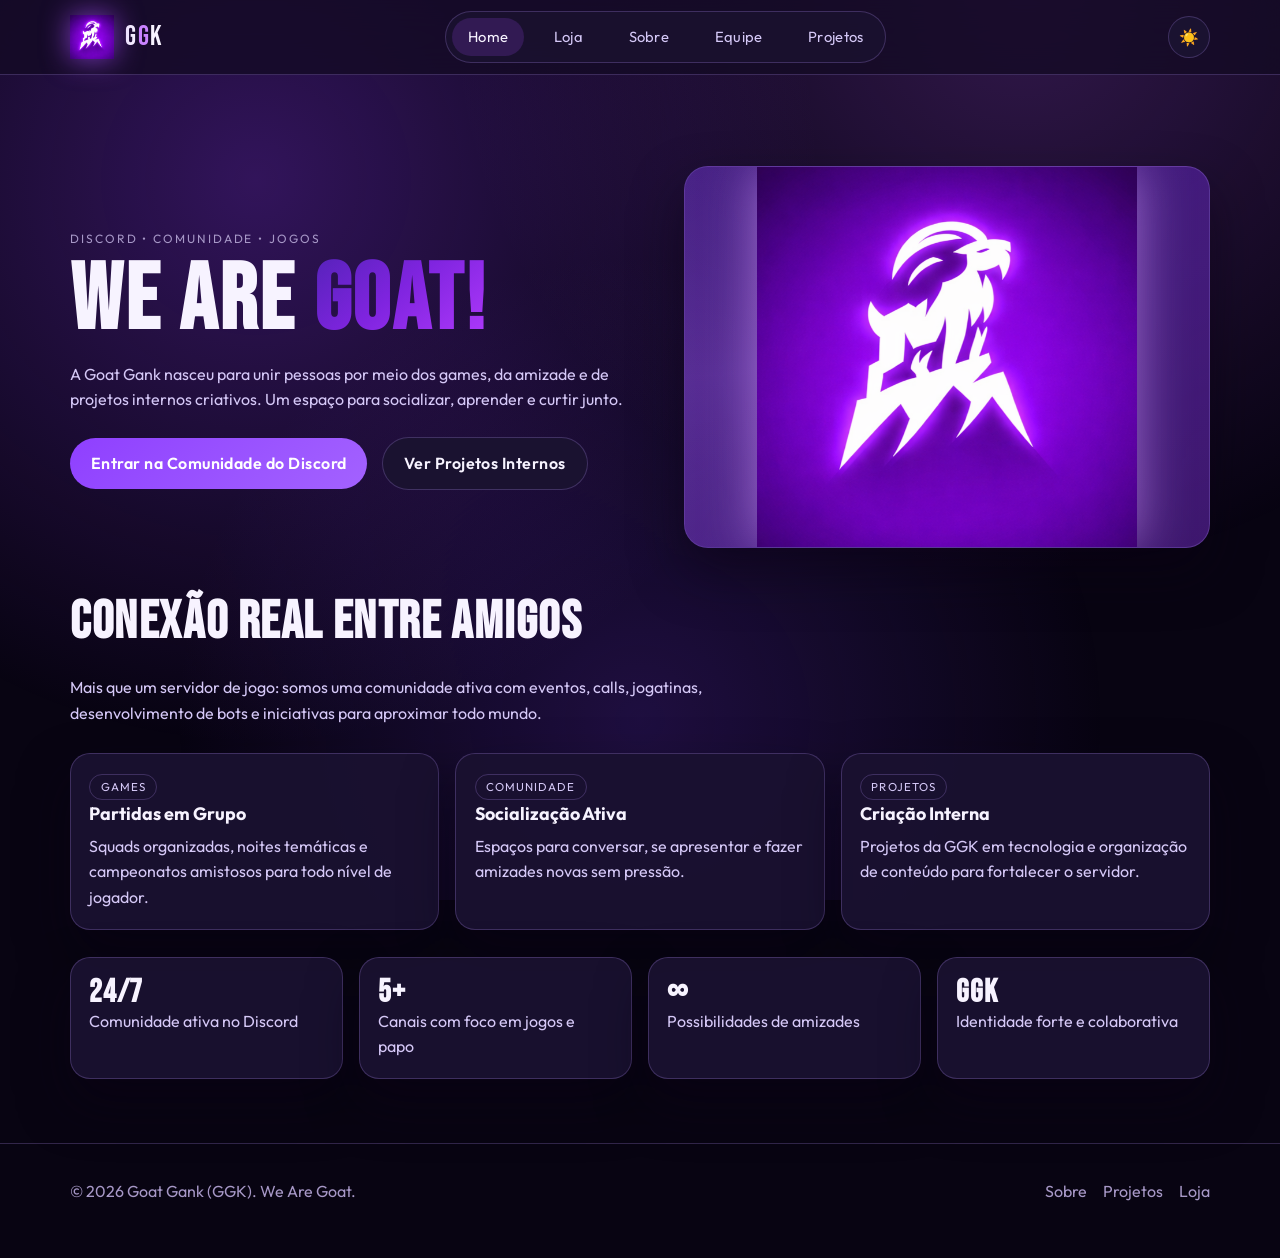
==== index.html @ 5a9c979f "Add files via upload" ====
<!doctype html>
<html lang="pt-BR">
  <head>
    <meta charset="UTF-8" />
    <meta name="viewport" content="width=device-width, initial-scale=1.0" />
    <title>GGK | We Are Goat</title>
    <meta
      name="description"
      content="Goat Gank (GGK): comunidade de amigos e games no Discord para jogar, socializar e criar projetos juntos."
    />
    <link rel="stylesheet" href="assets/css/styles.css" />
  </head>
  <body>
    <header class="site-header">
      <div class="container top-nav">
        <a class="brand" href="index.html" aria-label="Goat Gank">
          <img class="brand-logo" src="assets/img/ggk-logo.png" alt="Logo GGK" />
          <span class="brand-text">G<span>G</span>K</span>
        </a>

        <nav class="nav-links" aria-label="Navegação principal">
          <a data-nav href="index.html">Home</a>
          <a data-nav href="loja.html">Loja</a>
          <a data-nav href="sobre.html">Sobre</a>
          <a data-nav href="equipe.html">Equipe</a>
          <a data-nav href="projetos.html">Projetos</a>
        </nav>

        <div class="header-actions">
          <button class="theme-toggle" type="button" data-theme-toggle aria-label="Alternar tema"></button>
          <button
            class="menu-toggle"
            type="button"
            data-menu-toggle
            aria-label="Abrir menu"
            aria-expanded="false"
          >
            ☰
          </button>
        </div>
      </div>
      <nav class="container mobile-nav" data-mobile-nav aria-label="Navegação mobile">
        <a data-nav href="index.html">Home</a>
        <a data-nav href="loja.html">Loja</a>
        <a data-nav href="sobre.html">Sobre</a>
        <a data-nav href="equipe.html">Equipe</a>
        <a data-nav href="projetos.html">Projetos</a>
      </nav>
    </header>

    <main>
      <section class="container hero">
        <div data-reveal>
          <span class="eyebrow">Discord • Comunidade • Jogos</span>
          <h1>WE ARE <span>GOAT!</span></h1>
          <p>
            A Goat Gank nasceu para unir pessoas por meio dos games, da amizade e de projetos internos criativos.
            Um espaço para socializar, aprender e curtir junto.
          </p>
          <div class="hero-cta">
            <a class="cta-primary" href="https://discord.com/invite/ggk" target="_blank" rel="noreferrer">
              Entrar na Comunidade do Discord
            </a>
            <a class="cta-secondary" href="projetos.html">Ver Projetos Internos</a>
          </div>
        </div>

        <div class="hero-logo-stage" data-reveal>
          <img class="hero-logo" src="assets/img/ggk-logo.png" alt="Logo Goat Gank" />
        </div>
      </section>

      <section class="container" data-reveal>
        <h2 class="section-title">Conexão Real Entre Amigos</h2>
        <p class="section-lead">
          Mais que um servidor de jogo: somos uma comunidade ativa com eventos, calls, jogatinas, desenvolvimento de
          bots e iniciativas para aproximar todo mundo.
        </p>
        <div class="feature-grid">
          <article class="card">
            <span class="card-tag">Games</span>
            <h3>Partidas em Grupo</h3>
            <p>Squads organizadas, noites temáticas e campeonatos amistosos para todo nível de jogador.</p>
          </article>
          <article class="card">
            <span class="card-tag">Comunidade</span>
            <h3>Socialização Ativa</h3>
            <p>Espaços para conversar, se apresentar e fazer amizades novas sem pressão.</p>
          </article>
          <article class="card">
            <span class="card-tag">Projetos</span>
            <h3>Criação Interna</h3>
            <p>Projetos da GGK em tecnologia e organização de conteúdo para fortalecer o servidor.</p>
          </article>
        </div>
      </section>

      <section class="container" data-reveal>
        <div class="stats-grid">
          <article class="stat-card">
            <strong>24/7</strong>
            <span>Comunidade ativa no Discord</span>
          </article>
          <article class="stat-card">
            <strong>5+</strong>
            <span>Canais com foco em jogos e papo</span>
          </article>
          <article class="stat-card">
            <strong>∞</strong>
            <span>Possibilidades de amizades</span>
          </article>
          <article class="stat-card">
            <strong>GGK</strong>
            <span>Identidade forte e colaborativa</span>
          </article>
        </div>
      </section>
    </main>

    <footer class="footer">
      <div class="container footer-inner">
        <p>© <span data-year></span> Goat Gank (GGK). We Are Goat.</p>
        <div class="footer-links">
          <a href="sobre.html">Sobre</a>
          <a href="projetos.html">Projetos</a>
          <a href="loja.html">Loja</a>
        </div>
      </div>
    </footer>

    <script src="assets/js/main.js"></script>
  </body>
</html>
---- assets/css/styles.css ----
@import url("https://fonts.googleapis.com/css2?family=Bebas+Neue&family=Outfit:wght@300;400;500;600;700&display=swap");

:root {
  --font-display: "Bebas Neue", sans-serif;
  --font-body: "Outfit", sans-serif;
  --bg-main: #080412;
  --bg-elevated: #140b24;
  --surface: #1a1230;
  --surface-soft: #20153d;
  --text-main: #f7f3ff;
  --text-soft: #d5c8f7;
  --muted: #a798c7;
  --border: rgba(182, 145, 255, 0.24);
  --accent: #a84bff;
  --accent-strong: #cb85ff;
  --accent-soft: rgba(168, 75, 255, 0.22);
  --hero-gradient: linear-gradient(140deg, #5222b6 0%, #7f24df 45%, #b63cff 100%);
  --bg-gradient: radial-gradient(circle at 20% 20%, rgba(129, 52, 227, 0.35), transparent 45%),
    radial-gradient(circle at 80% 0%, rgba(180, 84, 255, 0.24), transparent 42%),
    radial-gradient(circle at 50% 80%, rgba(65, 31, 133, 0.4), transparent 48%);
  --shadow-main: 0 24px 50px rgba(9, 2, 20, 0.5);
  --discord: #8f3fff;
  --discord-text: #ffffff;
}

:root[data-theme="light"] {
  --bg-main: #f4f0ff;
  --bg-elevated: #ffffff;
  --surface: #fbf9ff;
  --surface-soft: #f1e9ff;
  --text-main: #241240;
  --text-soft: #4e3578;
  --muted: #73579f;
  --border: rgba(122, 76, 190, 0.25);
  --accent: #6f2ed8;
  --accent-strong: #8d48f1;
  --accent-soft: rgba(118, 50, 220, 0.16);
  --hero-gradient: linear-gradient(145deg, #6330cf 0%, #8a4cf1 50%, #b777ff 100%);
  --bg-gradient: radial-gradient(circle at 15% 15%, rgba(181, 128, 255, 0.38), transparent 50%),
    radial-gradient(circle at 85% 10%, rgba(142, 83, 227, 0.28), transparent 42%),
    radial-gradient(circle at 50% 90%, rgba(160, 110, 244, 0.18), transparent 45%);
  --shadow-main: 0 22px 40px rgba(105, 62, 173, 0.16);
  --discord: #7030da;
  --discord-text: #ffffff;
}

*,
*::before,
*::after {
  box-sizing: border-box;
}

html,
body {
  margin: 0;
  min-height: 100%;
}

html {
  scroll-behavior: smooth;
}

body {
  font-family: var(--font-body);
  color: var(--text-main);
  background: var(--bg-main);
  line-height: 1.6;
  transition: background 0.3s ease, color 0.3s ease;
  position: relative;
  overflow-x: hidden;
}

body::before,
body::after {
  content: "";
  position: fixed;
  inset: 0;
  pointer-events: none;
}

body::before {
  background: var(--bg-gradient);
  z-index: -2;
}

body::after {
  background-image: linear-gradient(rgba(255, 255, 255, 0.02) 1px, transparent 1px),
    linear-gradient(90deg, rgba(255, 255, 255, 0.02) 1px, transparent 1px);
  background-size: 28px 28px;
  opacity: 0.16;
  z-index: -1;
}

a {
  color: inherit;
  text-decoration: none;
}

.container {
  width: min(1140px, 92vw);
  margin: 0 auto;
}

.site-header {
  position: sticky;
  top: 0;
  z-index: 50;
  backdrop-filter: blur(18px);
  background: color-mix(in oklab, var(--bg-elevated), transparent 22%);
  border-bottom: 1px solid var(--border);
}

.top-nav {
  display: flex;
  align-items: center;
  justify-content: space-between;
  min-height: 74px;
  gap: 1rem;
}

.brand {
  display: inline-flex;
  align-items: center;
  gap: 0.7rem;
}

.brand-logo {
  width: 44px;
  height: 44px;
  object-fit: contain;
  filter: drop-shadow(0 0 14px color-mix(in srgb, var(--accent), transparent 30%));
}

.brand-text {
  font-family: var(--font-display);
  font-size: 1.75rem;
  line-height: 1;
  letter-spacing: 0.05em;
}

.brand-text span {
  color: var(--accent-strong);
}

.nav-links {
  display: inline-flex;
  align-items: center;
  gap: 0.85rem;
  padding: 0.35rem;
  background: color-mix(in oklab, var(--surface), transparent 15%);
  border: 1px solid var(--border);
  border-radius: 999px;
}

.nav-links a {
  padding: 0.48rem 1rem;
  border-radius: 999px;
  font-size: 0.92rem;
  letter-spacing: 0.02em;
  color: var(--text-soft);
  transition: background 0.2s ease, color 0.2s ease;
}

.nav-links a:hover,
.nav-links a.current {
  background: color-mix(in oklab, var(--accent-soft), transparent 18%);
  color: var(--text-main);
}

.header-actions {
  display: inline-flex;
  align-items: center;
  gap: 0.6rem;
}

.theme-toggle,
.menu-toggle {
  border: 1px solid var(--border);
  background: var(--surface);
  color: var(--text-main);
  width: 42px;
  height: 42px;
  border-radius: 50%;
  display: grid;
  place-items: center;
  cursor: pointer;
  transition: transform 0.2s ease, border-color 0.2s ease;
  font-size: 1rem;
}

.theme-toggle:hover,
.menu-toggle:hover {
  transform: translateY(-2px);
  border-color: color-mix(in srgb, var(--accent), white 12%);
}

.menu-toggle {
  display: none;
}

.mobile-nav {
  display: none;
  padding: 0.7rem 0 1rem;
  border-top: 1px solid var(--border);
}

.mobile-nav a {
  display: block;
  padding: 0.6rem 0.2rem;
  color: var(--text-soft);
}

main {
  padding: 2.5rem 0 4rem;
}

.hero {
  display: grid;
  grid-template-columns: 1.05fr 0.95fr;
  gap: 2rem;
  align-items: center;
  padding: 3.2rem 0 2rem;
}

.eyebrow {
  text-transform: uppercase;
  letter-spacing: 0.16em;
  font-size: 0.75rem;
  color: var(--muted);
}

.hero h1 {
  font-family: var(--font-display);
  font-size: clamp(3rem, 8vw, 5.8rem);
  margin: 0.4rem 0 0.65rem;
  line-height: 0.96;
  letter-spacing: 0.03em;
}

.hero h1 span {
  background: var(--hero-gradient);
  -webkit-background-clip: text;
  background-clip: text;
  color: transparent;
}

.hero p {
  color: var(--text-soft);
  max-width: 52ch;
}

.hero-cta {
  margin-top: 1.5rem;
  display: flex;
  flex-wrap: wrap;
  gap: 0.9rem;
  align-items: center;
}

.cta-primary,
.cta-secondary {
  border: 0;
  cursor: pointer;
  font-family: inherit;
  border-radius: 999px;
  padding: 0.78rem 1.3rem;
  font-weight: 600;
  letter-spacing: 0.03em;
  transition: transform 0.2s ease, box-shadow 0.3s ease, background 0.2s ease;
}

.cta-primary {
  background: linear-gradient(140deg, var(--discord), color-mix(in srgb, var(--discord), white 18%));
  color: var(--discord-text);
  box-shadow: 0 0 0 rgba(162, 95, 255, 0.3);
  animation: pulseGlow 2.2s ease-in-out infinite;
}

.cta-primary:hover {
  transform: translateY(-2px);
}

.cta-secondary {
  background: var(--surface);
  color: var(--text-main);
  border: 1px solid var(--border);
}

.cta-secondary:hover {
  transform: translateY(-2px);
  border-color: color-mix(in srgb, var(--accent), white 12%);
}

@keyframes pulseGlow {
  0%,
  100% {
    box-shadow: 0 0 0 rgba(175, 106, 255, 0.35), 0 0 0 rgba(175, 106, 255, 0.2);
  }
  60% {
    box-shadow: 0 0 24px rgba(175, 106, 255, 0.52), 0 0 52px rgba(175, 106, 255, 0.24);
  }
}

.hero-logo-stage {
  position: relative;
  border-radius: 24px;
  background: linear-gradient(150deg, rgba(71, 30, 145, 0.75), rgba(129, 49, 224, 0.45));
  border: 1px solid var(--border);
  min-height: 360px;
  display: grid;
  place-items: center;
  box-shadow: var(--shadow-main);
  overflow: hidden;
}

.hero-logo-stage::before {
  content: "";
  position: absolute;
  width: 150%;
  height: 150%;
  inset: -25%;
  background: conic-gradient(from 190deg, transparent, rgba(188, 125, 255, 0.2), transparent 42%);
  animation: spinGradient 18s linear infinite;
}

@keyframes spinGradient {
  to {
    transform: rotate(1turn);
  }
}

.hero-logo {
  position: relative;
  width: min(380px, 78%);
  object-fit: contain;
  z-index: 2;
  filter: drop-shadow(0 0 26px rgba(209, 154, 255, 0.65));
}

.section-title {
  font-family: var(--font-display);
  font-size: clamp(2rem, 6vw, 3.3rem);
  margin: 0;
  letter-spacing: 0.03em;
}

.section-lead {
  margin-top: 0.65rem;
  color: var(--text-soft);
  max-width: 68ch;
}

.feature-grid,
.stats-grid,
.team-grid,
.shop-grid,
.project-grid {
  margin-top: 1.7rem;
  display: grid;
  gap: 1rem;
}

.feature-grid {
  grid-template-columns: repeat(3, minmax(0, 1fr));
}

.stats-grid {
  grid-template-columns: repeat(4, minmax(0, 1fr));
}

.shop-grid {
  grid-template-columns: repeat(4, minmax(0, 1fr));
}

.card,
.stat-card,
.team-card,
.shop-card,
.project-card,
.highlight-box {
  background: color-mix(in oklab, var(--surface), transparent 6%);
  border: 1px solid var(--border);
  border-radius: 20px;
  padding: 1.15rem;
  box-shadow: var(--shadow-main);
}

.card h3,
.project-card h3,
.team-card h3,
.shop-card h3 {
  margin: 0 0 0.3rem;
  font-size: 1.12rem;
}

.card p,
.project-card p,
.team-card p,
.shop-card p {
  margin: 0;
  color: var(--text-soft);
}

.card-tag,
.pill {
  display: inline-flex;
  align-items: center;
  padding: 0.2rem 0.65rem;
  border-radius: 999px;
  font-size: 0.72rem;
  text-transform: uppercase;
  letter-spacing: 0.09em;
  border: 1px solid var(--border);
  color: var(--text-soft);
}

.stat-card strong {
  display: block;
  font-family: var(--font-display);
  font-size: 2rem;
  line-height: 1;
  letter-spacing: 0.02em;
}

.stat-card span {
  color: var(--text-soft);
}

.split {
  display: grid;
  gap: 1.4rem;
  grid-template-columns: 1.1fr 0.9fr;
  align-items: center;
}

.image-box {
  border-radius: 20px;
  border: 1px solid var(--border);
  overflow: hidden;
  min-height: 280px;
  background: var(--surface-soft);
}

.image-box img {
  width: 100%;
  height: 100%;
  object-fit: cover;
  display: block;
}

.footer {
  border-top: 1px solid var(--border);
  padding: 1.2rem 0 2.3rem;
  color: var(--muted);
}

.footer-inner {
  display: flex;
  gap: 1rem;
  justify-content: space-between;
  align-items: center;
  flex-wrap: wrap;
}

.footer-links {
  display: flex;
  align-items: center;
  gap: 1rem;
}

.shop-controls {
  margin-top: 1.3rem;
  display: grid;
  grid-template-columns: 1fr auto;
  gap: 0.8rem;
}

.search-input {
  width: 100%;
  border: 1px solid var(--border);
  background: var(--surface);
  color: var(--text-main);
  border-radius: 12px;
  padding: 0.8rem 0.9rem;
  font: inherit;
}

.category-filters {
  display: flex;
  gap: 0.55rem;
  flex-wrap: wrap;
  justify-content: flex-end;
}

.filter-btn {
  border: 1px solid var(--border);
  background: var(--surface);
  color: var(--text-soft);
  border-radius: 999px;
  padding: 0.45rem 0.85rem;
  font: inherit;
  cursor: pointer;
}

.filter-btn.active,
.filter-btn:hover {
  background: var(--accent-soft);
  color: var(--text-main);
}

.shop-card {
  display: grid;
  gap: 0.8rem;
}

.shop-preview {
  background: var(--surface-soft);
  border-radius: 12px;
  min-height: 140px;
  display: grid;
  place-items: center;
  font-family: var(--font-display);
  font-size: 2.2rem;
  letter-spacing: 0.04em;
  border: 1px dashed var(--border);
}

.shop-price {
  font-weight: 700;
  color: var(--accent-strong);
}

.shop-meta {
  display: flex;
  align-items: center;
  justify-content: space-between;
  gap: 0.8rem;
}

.muted-line {
  color: var(--muted);
  font-size: 0.92rem;
}

.about-grid {
  margin-top: 1.6rem;
  display: grid;
  grid-template-columns: repeat(3, minmax(0, 1fr));
  gap: 1rem;
}

.about-item strong {
  font-family: var(--font-display);
  letter-spacing: 0.04em;
  font-size: 1.7rem;
}

.timeline {
  margin-top: 1.6rem;
  border-left: 2px solid var(--border);
  padding-left: 1rem;
  display: grid;
  gap: 1rem;
}

.timeline article {
  position: relative;
}

.timeline article::before {
  content: "";
  width: 10px;
  height: 10px;
  border-radius: 50%;
  background: var(--accent-strong);
  position: absolute;
  left: -1.33rem;
  top: 0.35rem;
}

.team-grid {
  grid-template-columns: repeat(3, minmax(0, 1fr));
}

.team-avatar {
  width: 64px;
  height: 64px;
  border-radius: 18px;
  display: grid;
  place-items: center;
  font-family: var(--font-display);
  font-size: 1.8rem;
  background: var(--hero-gradient);
  color: #fff;
  margin-bottom: 0.8rem;
}

.team-role {
  color: var(--accent-strong);
  font-weight: 600;
}

.project-grid {
  grid-template-columns: repeat(2, minmax(0, 1fr));
}

.project-cover {
  margin: -1.15rem -1.15rem 0.8rem;
  border-radius: 20px 20px 10px 10px;
  overflow: hidden;
  border-bottom: 1px solid var(--border);
}

.project-cover img {
  width: 100%;
  display: block;
  object-fit: cover;
  min-height: 190px;
}

.project-actions {
  margin-top: 1rem;
  display: flex;
  flex-wrap: wrap;
  gap: 0.6rem;
}

.ghost-link {
  display: inline-flex;
  align-items: center;
  gap: 0.35rem;
  padding: 0.48rem 0.8rem;
  border-radius: 999px;
  border: 1px solid var(--border);
  color: var(--text-soft);
}

.ghost-link:hover {
  background: var(--accent-soft);
  color: var(--text-main);
}

.project-tabs {
  margin-top: 1.2rem;
  display: flex;
  flex-wrap: wrap;
  gap: 0.6rem;
}

.tab-btn {
  border-radius: 999px;
  border: 1px solid var(--border);
  background: var(--surface);
  color: var(--text-soft);
  padding: 0.5rem 0.9rem;
  cursor: pointer;
}

.tab-btn.active,
.tab-btn:hover {
  background: var(--accent-soft);
  color: var(--text-main);
}

.tab-panel {
  margin-top: 0.9rem;
  display: none;
}

.tab-panel.active {
  display: block;
}

[data-reveal] {
  opacity: 0;
  transform: translateY(18px);
  transition: opacity 0.55s ease, transform 0.55s ease;
}

[data-reveal].visible {
  opacity: 1;
  transform: translateY(0);
}

@media (max-width: 960px) {
  .hero,
  .split,
  .feature-grid,
  .team-grid,
  .project-grid,
  .about-grid {
    grid-template-columns: 1fr;
  }

  .stats-grid {
    grid-template-columns: repeat(2, minmax(0, 1fr));
  }

  .shop-grid {
    grid-template-columns: repeat(2, minmax(0, 1fr));
  }
}

@media (max-width: 760px) {
  .nav-links {
    display: none;
  }

  .menu-toggle {
    display: grid;
  }

  .mobile-nav.show {
    display: block;
  }

  .shop-controls {
    grid-template-columns: 1fr;
  }

  .category-filters {
    justify-content: flex-start;
  }

  .shop-grid,
  .stats-grid {
    grid-template-columns: 1fr;
  }

  .hero {
    padding-top: 2.3rem;
  }

  .hero-logo-stage {
    min-height: 300px;
  }
}
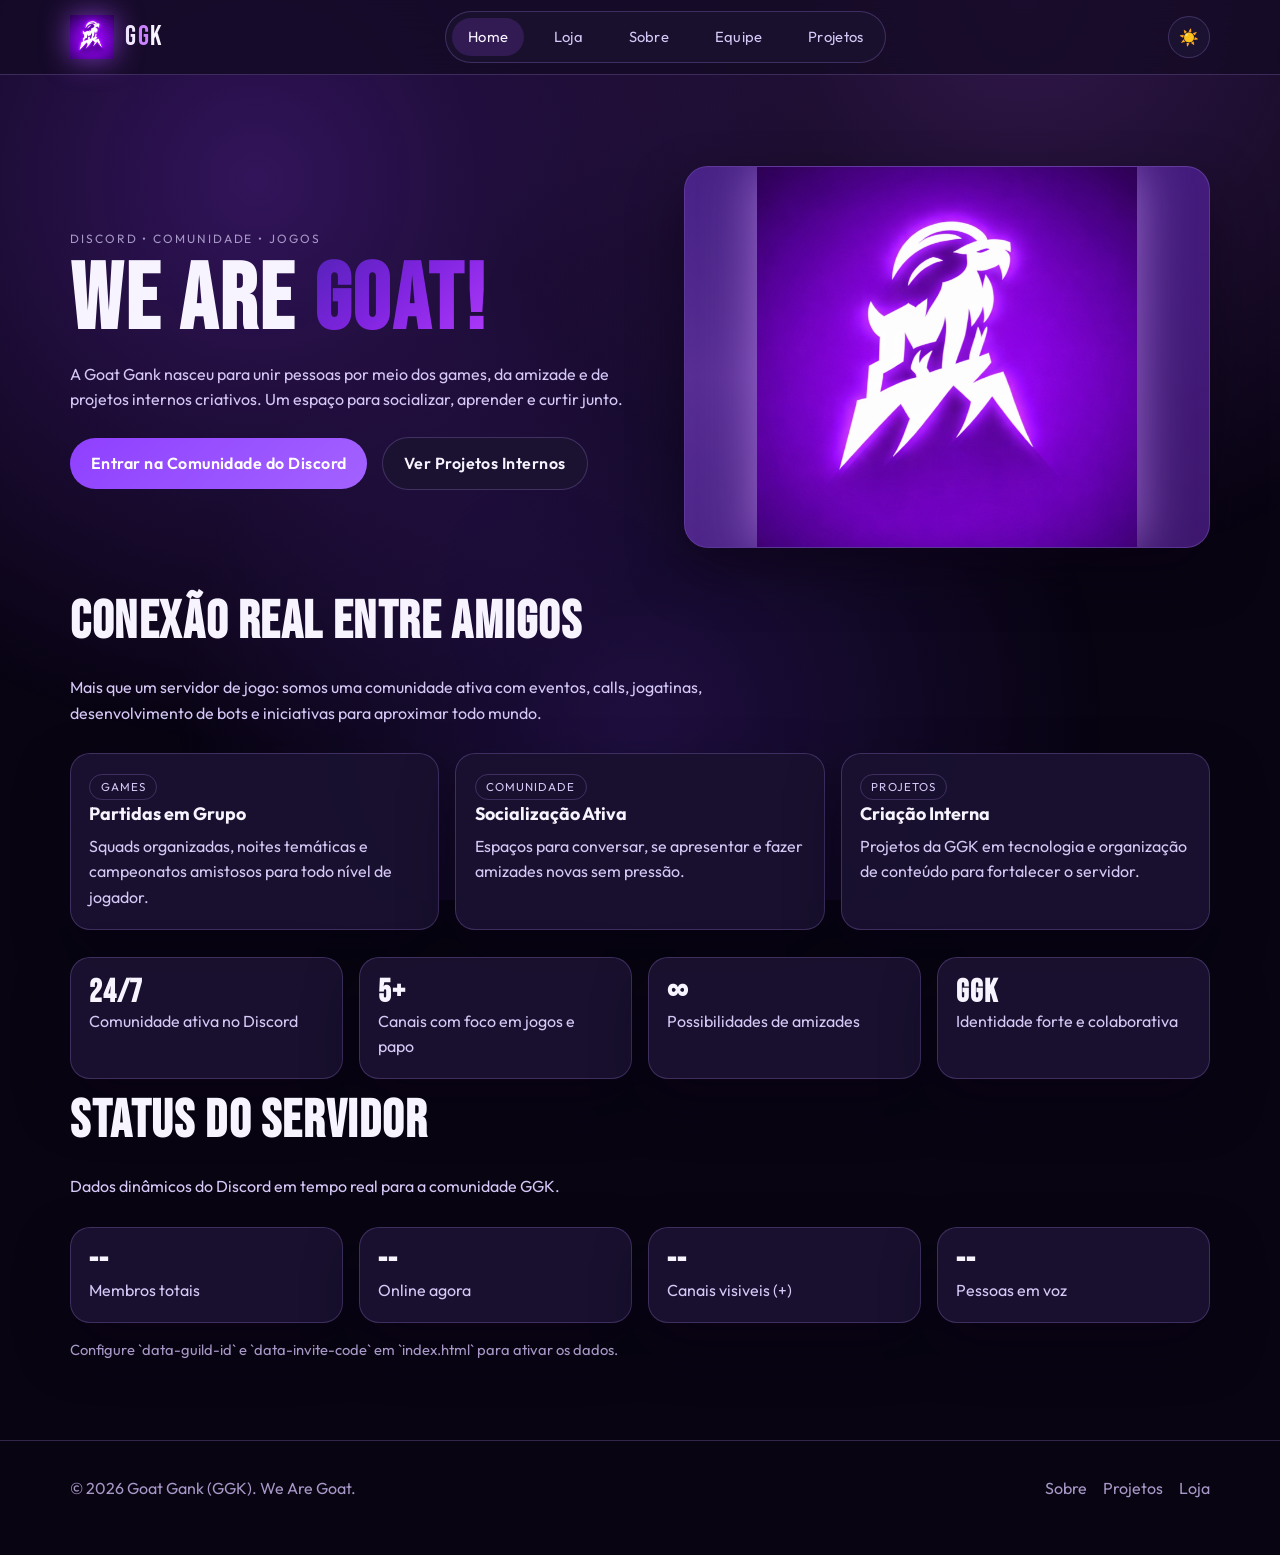
==== commit f993d6d3: "Add files via upload" ====
--- a/index.html
+++ b/index.html
@@ -115,6 +115,40 @@
           </article>
         </div>
       </section>
+
+      <section
+        class="container server-status"
+        data-reveal
+        data-discord-section
+        data-guild-id="1044599844343382066"
+        data-invite-code="https://discord.com/invite/goat-gank-1044599844343382066"
+      >
+        <h2 class="section-title">Status do Servidor</h2>
+        <p class="section-lead">
+          Dados dinâmicos do Discord em tempo real para a comunidade GGK.
+        </p>
+        <div class="stats-grid">
+          <article class="stat-card">
+            <strong data-discord-members>--</strong>
+            <span>Membros totais</span>
+          </article>
+          <article class="stat-card online-card">
+            <strong data-discord-online>--</strong>
+            <span>Online agora</span>
+          </article>
+          <article class="stat-card">
+            <strong data-discord-channels>--</strong>
+            <span>Canais visiveis (+)</span>
+          </article>
+          <article class="stat-card">
+            <strong data-discord-voice>--</strong>
+            <span>Pessoas em voz</span>
+          </article>
+        </div>
+        <p class="muted-line server-note" data-discord-note>
+          Configure `data-guild-id` e `data-invite-code` em `index.html` para ativar os dados.
+        </p>
+      </section>
     </main>
 
     <footer class="footer">
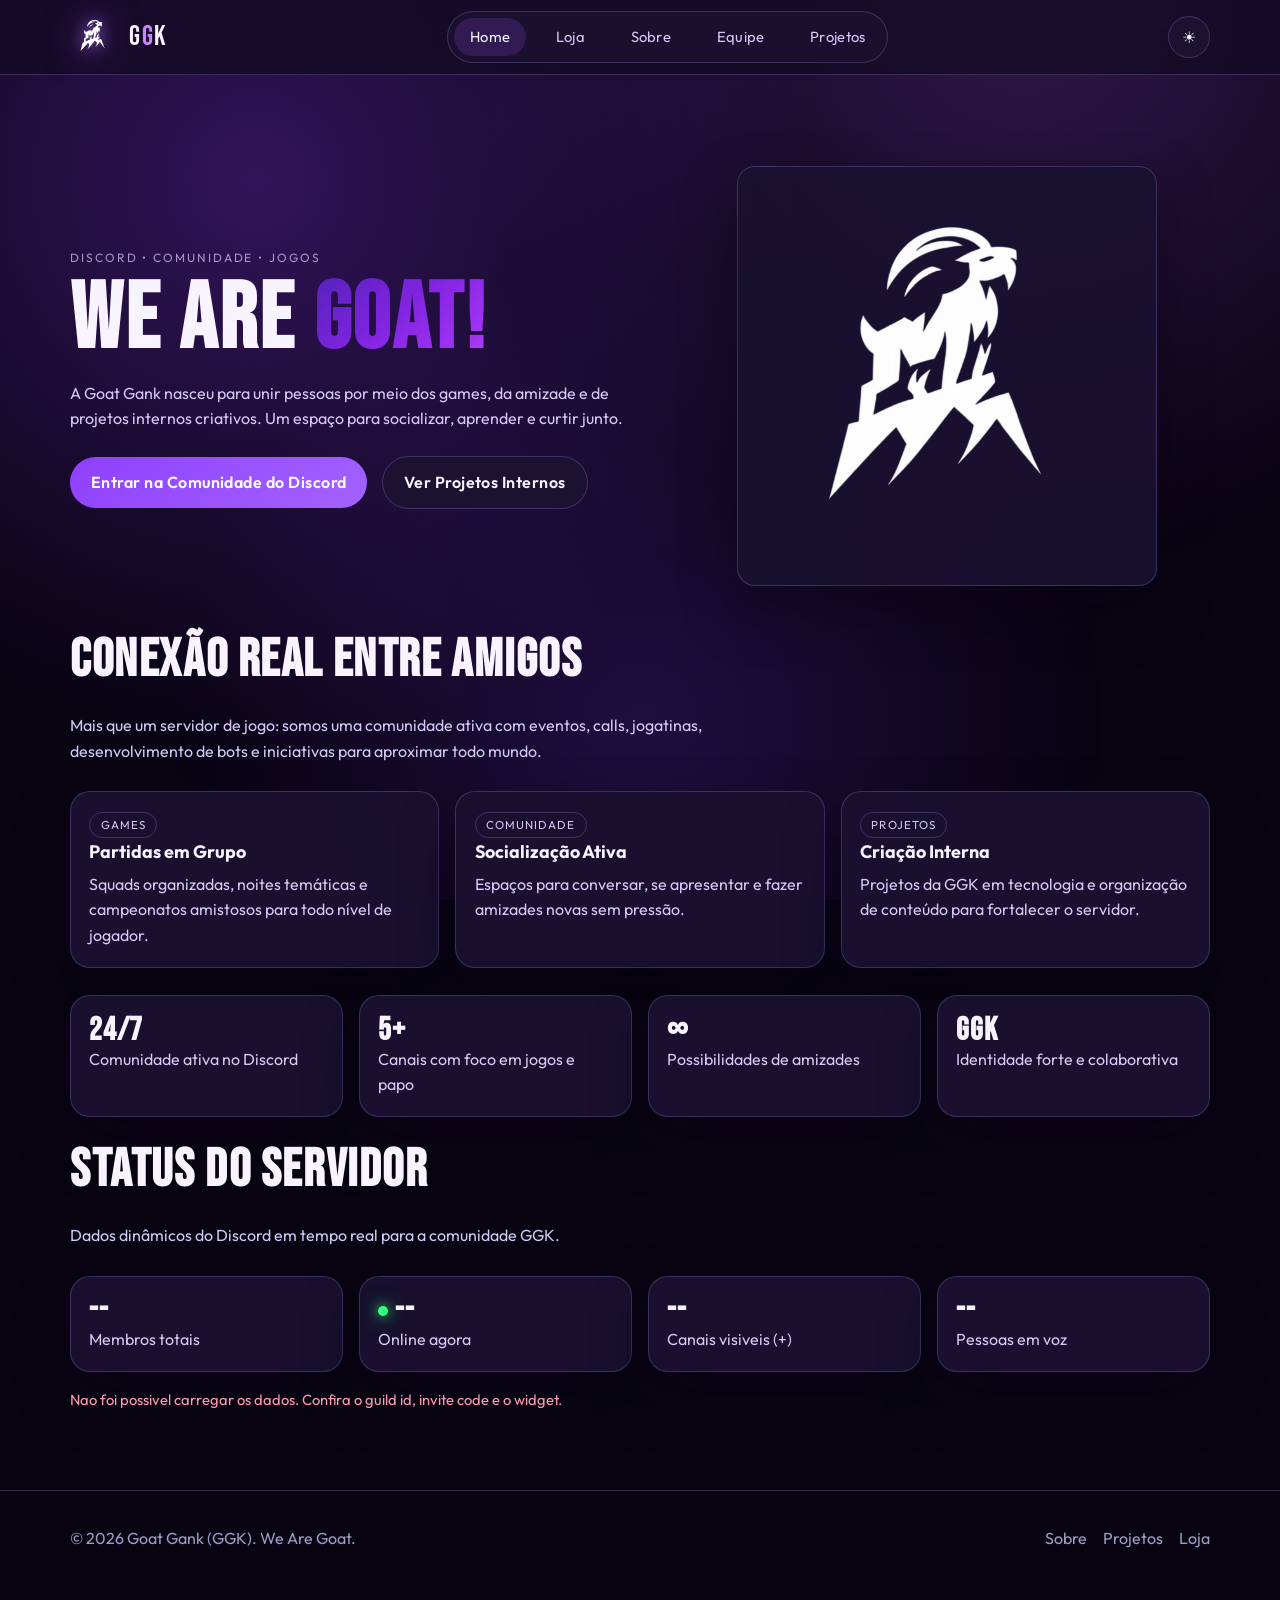
==== commit 30023c6b: "update 1.3" ====
--- a/index.html
+++ b/index.html
@@ -14,7 +14,7 @@
     <header class="site-header">
       <div class="container top-nav">
         <a class="brand" href="index.html" aria-label="Goat Gank">
-          <img class="brand-logo" src="assets/img/ggk-logo.png" alt="Logo GGK" />
+          <img class="brand-logo" src="assets/img/ggk-logosemfundo.png" alt="Logo GGK" />
           <span class="brand-text">G<span>G</span>K</span>
         </a>
 
@@ -58,7 +58,7 @@
             Um espaço para socializar, aprender e curtir junto.
           </p>
           <div class="hero-cta">
-            <a class="cta-primary" href="https://discord.com/invite/ggk" target="_blank" rel="noreferrer">
+            <a class="cta-primary" href="https://discord.com/invite/goat-gank-1044599844343382066" target="_blank" rel="noreferrer">
               Entrar na Comunidade do Discord
             </a>
             <a class="cta-secondary" href="projetos.html">Ver Projetos Internos</a>
@@ -66,7 +66,7 @@
         </div>
 
         <div class="hero-logo-stage" data-reveal>
-          <img class="hero-logo" src="assets/img/ggk-logo.png" alt="Logo Goat Gank" />
+          <img class="hero-logo" src="assets/img/ggk-logosemfundo.png" alt="Logo Goat Gank" data-server-icon />
         </div>
       </section>
 
--- a/assets/css/styles.css
+++ b/assets/css/styles.css
@@ -125,10 +125,21 @@
 }
 
 .brand-logo {
-  width: 44px;
-  height: 44px;
+  width: 48px;
+  height: 48px;
   object-fit: contain;
-  filter: drop-shadow(0 0 14px color-mix(in srgb, var(--accent), transparent 30%));
+  filter: drop-shadow(0 0 8px rgba(188, 122, 255, 0.75)) drop-shadow(0 0 18px rgba(168, 75, 255, 0.56));
+  animation: brandGlow 3.2s ease-in-out infinite;
+}
+
+@keyframes brandGlow {
+  0%,
+  100% {
+    filter: drop-shadow(0 0 8px rgba(188, 122, 255, 0.72)) drop-shadow(0 0 18px rgba(168, 75, 255, 0.5));
+  }
+  50% {
+    filter: drop-shadow(0 0 10px rgba(198, 138, 255, 0.85)) drop-shadow(0 0 24px rgba(175, 95, 255, 0.7));
+  }
 }
 
 .brand-text {
@@ -303,24 +314,19 @@
 
 .hero-logo-stage {
   position: relative;
-  border-radius: 24px;
-  background: linear-gradient(150deg, rgba(71, 30, 145, 0.75), rgba(129, 49, 224, 0.45));
-  border: 1px solid var(--border);
-  min-height: 360px;
-  display: grid;
-  place-items: center;
-  box-shadow: var(--shadow-main);
-  overflow: hidden;
+  border-radius: 20px;
+  background: transparent;
+  border: 0;
+  min-height: 0;
+  display: flex;
+  align-items: center;
+  justify-content: center;
+  box-shadow: none;
+  overflow: visible;
 }
 
 .hero-logo-stage::before {
-  content: "";
-  position: absolute;
-  width: 150%;
-  height: 150%;
-  inset: -25%;
-  background: conic-gradient(from 190deg, transparent, rgba(188, 125, 255, 0.2), transparent 42%);
-  animation: spinGradient 18s linear infinite;
+  content: none;
 }
 
 @keyframes spinGradient {
@@ -330,11 +336,16 @@
 }
 
 .hero-logo {
+  display: block;
   position: relative;
-  width: min(380px, 78%);
+  width: min(420px, 100%);
   object-fit: contain;
-  z-index: 2;
-  filter: drop-shadow(0 0 26px rgba(209, 154, 255, 0.65));
+  z-index: 1;
+  border-radius: 18px;
+  border: 1px solid var(--border);
+  background: color-mix(in oklab, var(--surface), transparent 8%);
+  box-shadow: var(--shadow-main);
+  filter: none;
 }
 
 .section-title {
@@ -426,6 +437,37 @@
   color: var(--text-soft);
 }
 
+.online-card strong {
+  display: flex;
+  align-items: center;
+  gap: 0.45rem;
+}
+
+.online-card strong::before {
+  content: "";
+  width: 0.62rem;
+  height: 0.62rem;
+  border-radius: 50%;
+  flex: 0 0 auto;
+  background: #33ff7a;
+  box-shadow: 0 0 12px rgba(51, 255, 122, 0.9), 0 0 24px rgba(51, 255, 122, 0.45);
+  animation: onlinePulse 1.8s ease-in-out infinite;
+}
+
+@keyframes onlinePulse {
+  0%,
+  100% {
+    transform: scale(1);
+    opacity: 0.88;
+  }
+
+  50% {
+    transform: scale(1.18);
+    opacity: 1;
+    box-shadow: 0 0 14px rgba(51, 255, 122, 0.95), 0 0 30px rgba(51, 255, 122, 0.55);
+  }
+}
+
 .split {
   display: grid;
   gap: 1.4rem;
@@ -540,6 +582,18 @@
 .muted-line {
   color: var(--muted);
   font-size: 0.92rem;
+}
+
+.server-status {
+  margin-top: 0.7rem;
+}
+
+.server-note {
+  margin-top: 0.95rem;
+}
+
+.server-note.is-error {
+  color: #ff9bb2;
 }
 
 .about-grid {
@@ -601,7 +655,7 @@
 }
 
 .project-grid {
-  grid-template-columns: repeat(2, minmax(0, 1fr));
+  grid-template-columns: repeat(3, minmax(0, 1fr));
 }
 
 .project-cover {
@@ -680,6 +734,12 @@
 [data-reveal].visible {
   opacity: 1;
   transform: translateY(0);
+}
+
+@media (max-width: 1200px) {
+  .project-grid {
+    grid-template-columns: repeat(2, minmax(0, 1fr));
+  }
 }
 
 @media (max-width: 960px) {
@@ -732,6 +792,10 @@
   }
 
   .hero-logo-stage {
-    min-height: 300px;
-  }
-}
+    min-height: 0;
+  }
+
+  .hero-logo {
+    width: min(360px, 92%);
+  }
+}
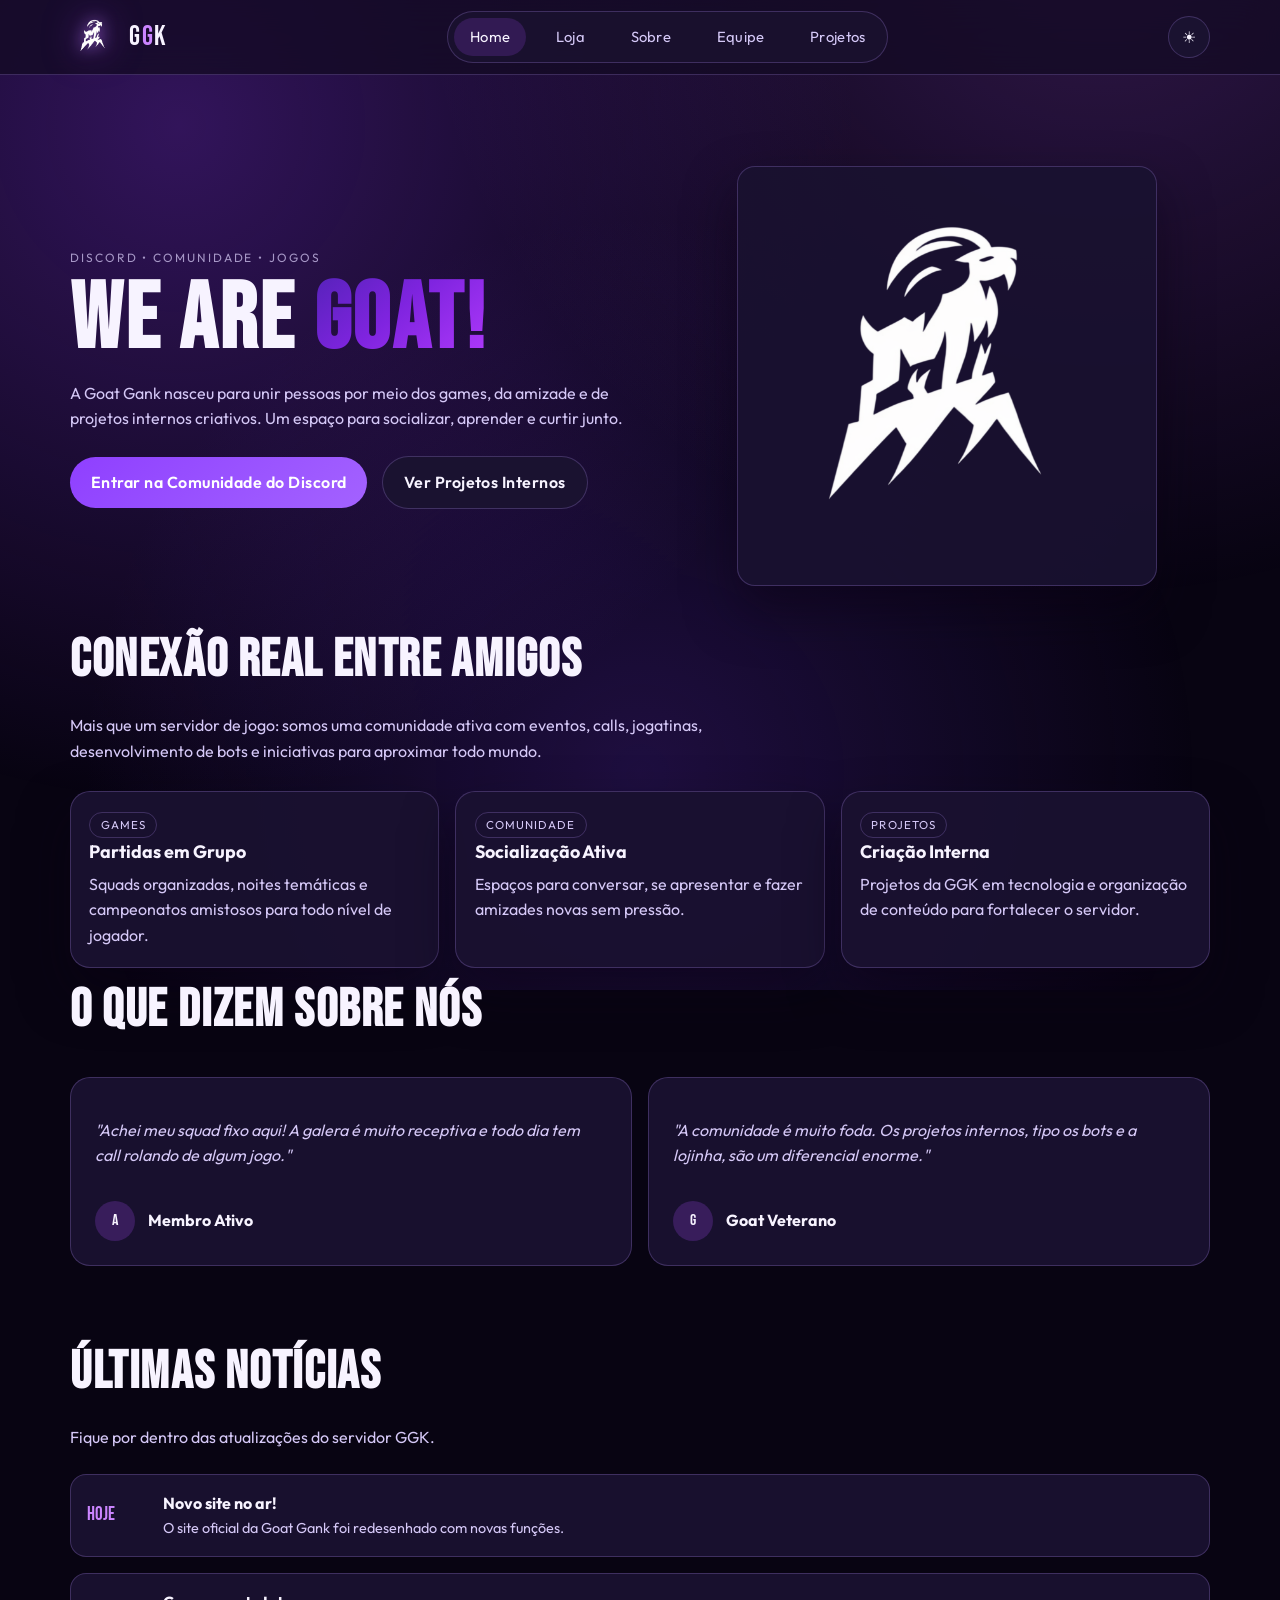
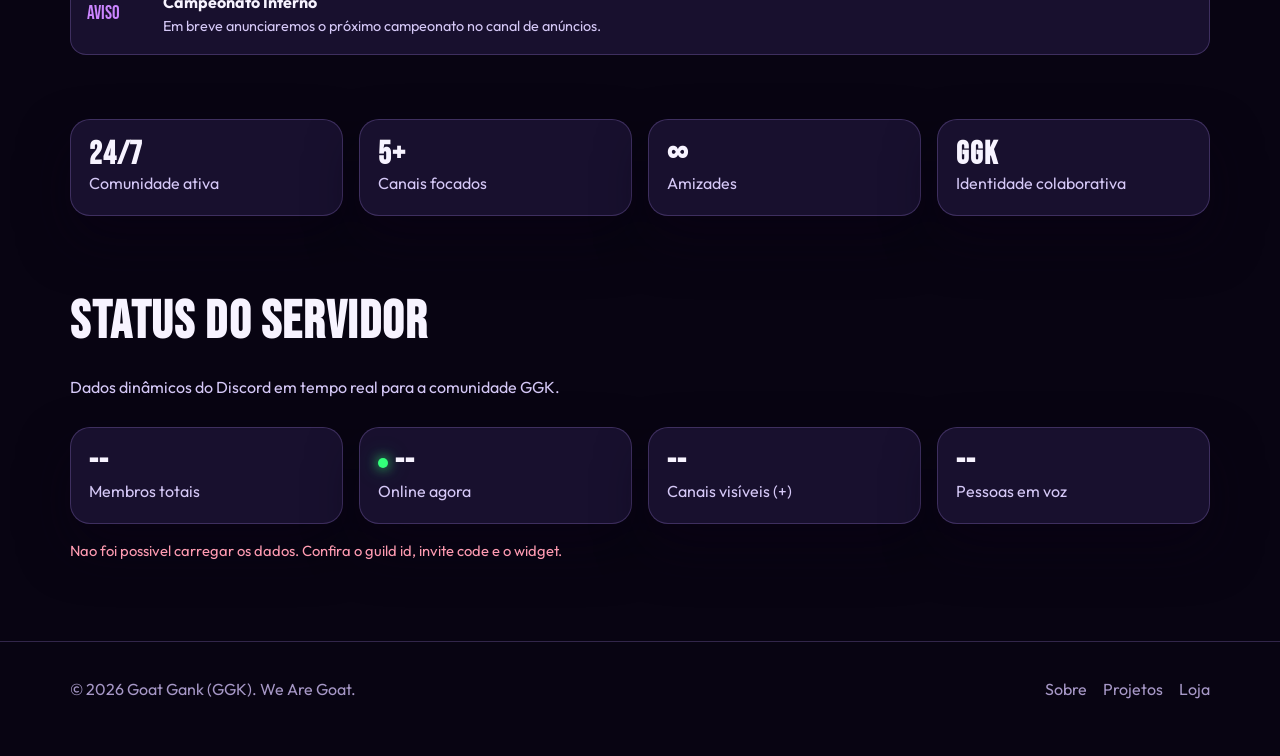
==== commit 719e6015: "Add files via upload" ====
--- a/index.html
+++ b/index.html
@@ -4,10 +4,11 @@
     <meta charset="UTF-8" />
     <meta name="viewport" content="width=device-width, initial-scale=1.0" />
     <title>GGK | We Are Goat</title>
-    <meta
-      name="description"
-      content="Goat Gank (GGK): comunidade de amigos e games no Discord para jogar, socializar e criar projetos juntos."
-    />
+    <meta property="og:title" content="GGK | We Are Goat" />
+    <meta property="og:description" content="Goat Gank (GGK): comunidade de amigos e games no Discord." />
+    <meta property="og:type" content="website" />
+    <meta property="og:image" content="assets/img/ggk-logosemfundo.png" />
+    <meta name="description" content="Goat Gank (GGK): comunidade de amigos e games no Discord para jogar, socializar e criar projetos juntos." />
     <link rel="stylesheet" href="assets/css/styles.css" />
   </head>
   <body>
@@ -28,15 +29,7 @@
 
         <div class="header-actions">
           <button class="theme-toggle" type="button" data-theme-toggle aria-label="Alternar tema"></button>
-          <button
-            class="menu-toggle"
-            type="button"
-            data-menu-toggle
-            aria-label="Abrir menu"
-            aria-expanded="false"
-          >
-            ☰
-          </button>
+          <button class="menu-toggle" type="button" data-menu-toggle aria-label="Abrir menu" aria-expanded="false">☰</button>
         </div>
       </div>
       <nav class="container mobile-nav" data-mobile-nav aria-label="Navegação mobile">
@@ -73,8 +66,7 @@
       <section class="container" data-reveal>
         <h2 class="section-title">Conexão Real Entre Amigos</h2>
         <p class="section-lead">
-          Mais que um servidor de jogo: somos uma comunidade ativa com eventos, calls, jogatinas, desenvolvimento de
-          bots e iniciativas para aproximar todo mundo.
+          Mais que um servidor de jogo: somos uma comunidade ativa com eventos, calls, jogatinas, desenvolvimento de bots e iniciativas para aproximar todo mundo.
         </p>
         <div class="feature-grid">
           <article class="card">
@@ -96,24 +88,63 @@
       </section>
 
       <section class="container" data-reveal>
-        <div class="stats-grid">
-          <article class="stat-card">
-            <strong>24/7</strong>
-            <span>Comunidade ativa no Discord</span>
-          </article>
-          <article class="stat-card">
-            <strong>5+</strong>
-            <span>Canais com foco em jogos e papo</span>
-          </article>
-          <article class="stat-card">
-            <strong>∞</strong>
-            <span>Possibilidades de amizades</span>
-          </article>
-          <article class="stat-card">
-            <strong>GGK</strong>
-            <span>Identidade forte e colaborativa</span>
-          </article>
-        </div>
+        <h2 class="section-title">O que dizem sobre nós</h2>
+        <div class="testimonial-grid">
+          <article class="testimonial-card">
+            <p class="testimonial-text">"Achei meu squad fixo aqui! A galera é muito receptiva e todo dia tem call rolando de algum jogo."</p>
+            <div class="testimonial-author">
+              <div class="testimonial-avatar">A</div>
+              <strong>Membro Ativo</strong>
+            </div>
+          </article>
+          <article class="testimonial-card">
+            <p class="testimonial-text">"A comunidade é muito foda. Os projetos internos, tipo os bots e a lojinha, são um diferencial enorme."</p>
+            <div class="testimonial-author">
+              <div class="testimonial-avatar">G</div>
+              <strong>Goat Veterano</strong>
+            </div>
+          </article>
+        </div>
+      </section>
+
+      <section class="container" data-reveal style="margin-top: 4rem;">
+        <h2 class="section-title">Últimas Notícias</h2>
+        <p class="section-lead">Fique por dentro das atualizações do servidor GGK.</p>
+        <div class="news-list">
+          <article class="news-item">
+            <span class="news-date">Hoje</span>
+            <div class="news-content">
+              <strong>Novo site no ar!</strong>
+              <p style="margin:0; color: var(--text-soft); font-size: 0.9rem;">O site oficial da Goat Gank foi redesenhado com novas funções.</p>
+            </div>
+          </article>
+          <article class="news-item">
+            <span class="news-date">Aviso</span>
+            <div class="news-content">
+              <strong>Campeonato Interno</strong>
+              <p style="margin:0; color: var(--text-soft); font-size: 0.9rem;">Em breve anunciaremos o próximo campeonato no canal de anúncios.</p>
+            </div>
+          </article>
+        </div>
+      </section>
+
+      <section class="container stats-grid" data-reveal style="margin-top: 4rem;">
+        <article class="stat-card">
+          <strong>24/7</strong>
+          <span>Comunidade ativa</span>
+        </article>
+        <article class="stat-card">
+          <strong>5+</strong>
+          <span>Canais focados</span>
+        </article>
+        <article class="stat-card">
+          <strong>∞</strong>
+          <span>Amizades</span>
+        </article>
+        <article class="stat-card">
+          <strong>GGK</strong>
+          <span>Identidade colaborativa</span>
+        </article>
       </section>
 
       <section
@@ -122,6 +153,7 @@
         data-discord-section
         data-guild-id="1044599844343382066"
         data-invite-code="https://discord.com/invite/goat-gank-1044599844343382066"
+        style="margin-top: 4rem;"
       >
         <h2 class="section-title">Status do Servidor</h2>
         <p class="section-lead">
@@ -138,7 +170,7 @@
           </article>
           <article class="stat-card">
             <strong data-discord-channels>--</strong>
-            <span>Canais visiveis (+)</span>
+            <span>Canais visíveis (+)</span>
           </article>
           <article class="stat-card">
             <strong data-discord-voice>--</strong>
@@ -146,7 +178,7 @@
           </article>
         </div>
         <p class="muted-line server-note" data-discord-note>
-          Configure `data-guild-id` e `data-invite-code` em `index.html` para ativar os dados.
+          Aguardando conexão com a API do Discord...
         </p>
       </section>
     </main>
@@ -162,6 +194,12 @@
       </div>
     </footer>
 
+    <button class="back-to-top" data-back-to-top aria-label="Voltar ao topo">
+      <svg width="24" height="24" viewBox="0 0 24 24" fill="none" stroke="currentColor" stroke-width="2" stroke-linecap="round" stroke-linejoin="round">
+        <path d="M12 19V5M5 12l7-7 7 7"/>
+      </svg>
+    </button>
+
     <script src="assets/js/main.js"></script>
   </body>
 </html>
--- a/assets/css/styles.css
+++ b/assets/css/styles.css
@@ -74,21 +74,44 @@
 body::after {
   content: "";
   position: fixed;
-  inset: 0;
   pointer-events: none;
 }
 
 body::before {
+  inset: -10%;
   background: var(--bg-gradient);
   z-index: -2;
+  animation: driftBackground 24s ease-in-out infinite;
 }
 
 body::after {
+  inset: 0;
   background-image: linear-gradient(rgba(255, 255, 255, 0.02) 1px, transparent 1px),
     linear-gradient(90deg, rgba(255, 255, 255, 0.02) 1px, transparent 1px);
   background-size: 28px 28px;
   opacity: 0.16;
   z-index: -1;
+  animation: gridMove 30s linear infinite;
+}
+
+@keyframes driftBackground {
+  0% {
+    transform: translate(0, 0) scale(1);
+  }
+  33% {
+    transform: translate(-2%, 3%) scale(1.05);
+  }
+  66% {
+    transform: translate(2%, -2%) scale(1.02);
+  }
+  100% {
+    transform: translate(0, 0) scale(1);
+  }
+}
+
+@keyframes gridMove {
+  0% { background-position: 0 0; }
+  100% { background-position: 28px 28px; }
 }
 
 a {
@@ -799,3 +822,186 @@
     width: min(360px, 92%);
   }
 }
+/* --- NOVAS MELHORIAS --- */
+
+/* Acessibilidade */
+:focus-visible {
+  outline: 2px solid var(--accent-strong);
+  outline-offset: 2px;
+}
+
+/* Modal Global */
+.modal-overlay {
+  position: fixed;
+  inset: 0;
+  background: rgba(8, 4, 18, 0.85);
+  backdrop-filter: blur(8px);
+  z-index: 100;
+  display: flex;
+  align-items: center;
+  justify-content: center;
+  padding: 1rem;
+  opacity: 0;
+  pointer-events: none;
+  transition: opacity 0.3s ease;
+}
+.modal-overlay.active {
+  opacity: 1;
+  pointer-events: auto;
+}
+.modal-content {
+  background: var(--surface);
+  border: 1px solid var(--border);
+  border-radius: 20px;
+  width: 100%;
+  max-width: 500px;
+  padding: 2rem;
+  position: relative;
+  transform: translateY(20px);
+  transition: transform 0.3s ease;
+  box-shadow: var(--shadow-main);
+}
+.modal-overlay.active .modal-content {
+  transform: translateY(0);
+}
+.modal-close {
+  position: absolute;
+  top: 1rem;
+  right: 1rem;
+  background: transparent;
+  border: none;
+  color: var(--text-soft);
+  font-size: 1.5rem;
+  cursor: pointer;
+  transition: color 0.2s;
+}
+.modal-close:hover {
+  color: var(--text-main);
+}
+
+/* Galeria de Memórias */
+.gallery-grid {
+  display: grid;
+  grid-template-columns: repeat(auto-fill, minmax(250px, 1fr));
+  gap: 1rem;
+  margin-top: 1.5rem;
+}
+.gallery-item {
+  border-radius: 16px;
+  overflow: hidden;
+  border: 1px solid var(--border);
+  aspect-ratio: 4/3;
+}
+.gallery-item img {
+  width: 100%;
+  height: 100%;
+  object-fit: cover;
+  transition: transform 0.3s ease;
+}
+.gallery-item:hover img {
+  transform: scale(1.05);
+}
+
+/* Depoimentos */
+.testimonial-grid {
+  display: grid;
+  grid-template-columns: repeat(auto-fit, minmax(280px, 1fr));
+  gap: 1rem;
+  margin-top: 1.5rem;
+}
+.testimonial-card {
+  padding: 1.5rem;
+  border-radius: 20px;
+  background: color-mix(in oklab, var(--surface), transparent 6%);
+  border: 1px solid var(--border);
+  display: flex;
+  flex-direction: column;
+  gap: 1rem;
+}
+.testimonial-text {
+  font-style: italic;
+  color: var(--text-soft);
+}
+.testimonial-author {
+  display: flex;
+  align-items: center;
+  gap: 0.8rem;
+  margin-top: auto;
+}
+.testimonial-avatar {
+  width: 40px;
+  height: 40px;
+  border-radius: 50%;
+  background: var(--accent-soft);
+  display: grid;
+  place-items: center;
+  font-family: var(--font-display);
+  color: var(--text-main);
+}
+
+/* Últimas Notícias */
+.news-list {
+  display: flex;
+  flex-direction: column;
+  gap: 1rem;
+  margin-top: 1.5rem;
+}
+.news-item {
+  display: flex;
+  align-items: center;
+  gap: 1rem;
+  padding: 1rem;
+  border-radius: 16px;
+  background: color-mix(in oklab, var(--surface), transparent 6%);
+  border: 1px solid var(--border);
+  transition: transform 0.2s ease;
+}
+.news-item:hover {
+  transform: translateX(5px);
+}
+.news-date {
+  font-family: var(--font-display);
+  color: var(--accent-strong);
+  font-size: 1.2rem;
+  min-width: 60px;
+}
+
+/* Botão Voltar ao Topo */
+.back-to-top {
+  position: fixed;
+  bottom: 2rem;
+  right: 2rem;
+  width: 50px;
+  height: 50px;
+  border-radius: 50%;
+  background: var(--accent);
+  color: white;
+  border: none;
+  cursor: pointer;
+  display: grid;
+  place-items: center;
+  opacity: 0;
+  transform: translateY(20px);
+  pointer-events: none;
+  transition: opacity 0.3s ease, transform 0.3s ease, background 0.3s ease;
+  z-index: 90;
+  box-shadow: 0 4px 12px rgba(0,0,0,0.3);
+}
+.back-to-top.visible {
+  opacity: 1;
+  transform: translateY(0);
+  pointer-events: auto;
+}
+.back-to-top:hover {
+  background: var(--accent-strong);
+}
+
+/* Easter Egg GOAT */
+.goat-mode {
+  animation: rainbowHue 5s linear infinite;
+}
+@keyframes rainbowHue {
+  0% { filter: hue-rotate(0deg); }
+  100% { filter: hue-rotate(360deg); }
+}
+
